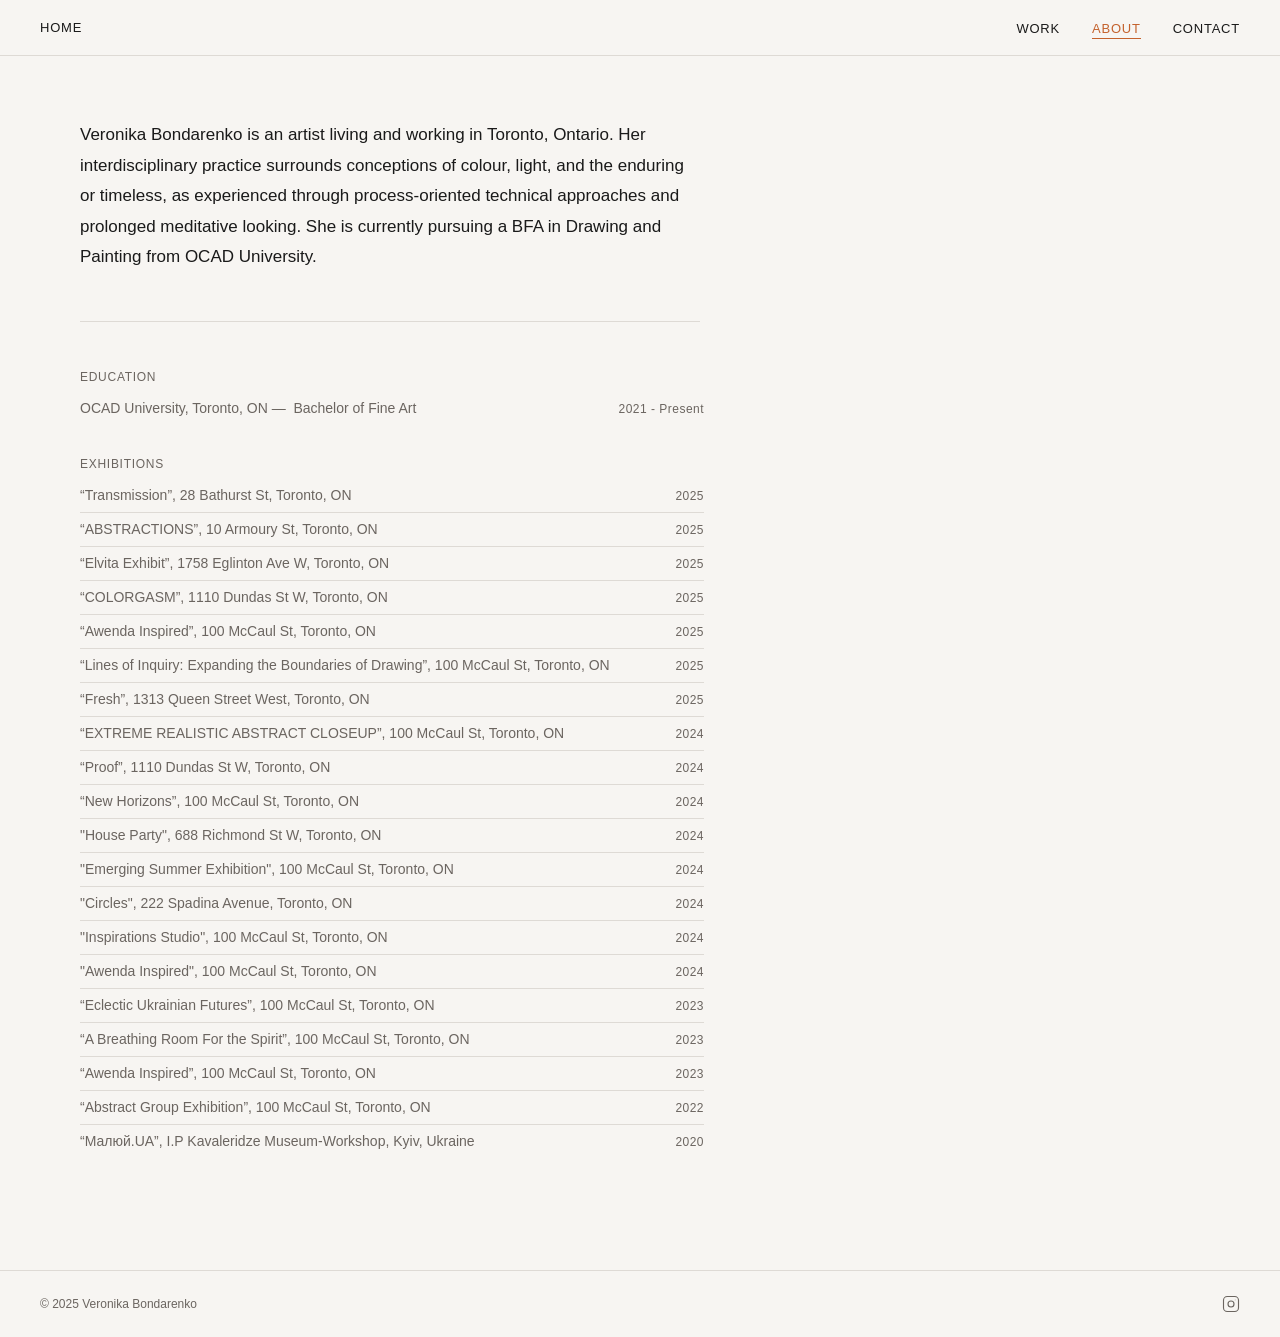
==== about.html @ a0211448 "Initial commit — Veronika Bondarenko portfolio site Co-Authored-By: Claude Sonnet 4.6 <noreply@anthr" ====
<!DOCTYPE html>
<html lang="en">
<head>
  <meta charset="UTF-8">
  <meta name="viewport" content="width=device-width, initial-scale=1.0">
  <title>About — Veronika Bondarenko</title>
  <link rel="preconnect" href="https://api.fontshare.com">
  <link href="https://api.fontshare.com/v2/css?f[]=satoshi@700,500,400&f[]=cormorant-garamond@400&display=swap" rel="stylesheet">
  <link rel="stylesheet" href="css/style.css">
</head>
<body>
  <script src="js/nav.js"></script>

  <main class="page-content">
    <div class="about-layout" id="about-layout">
      <div class="about-left">
        <p class="about-statement" id="about-statement"></p>
        <hr class="about-divider">
        <div id="about-cv"></div>
      </div>
      <div class="about-right" id="about-right" style="display:none">
        <img id="about-portrait" src="" alt="Veronika Bondarenko">
      </div>
    </div>
  </main>

  <footer class="site-footer">
    <div class="footer-inner">
      <span class="footer-copy">© 2025 Veronika Bondarenko</span>
      <div class="footer-social">
        <a href="https://instagram.com/_veronikabondarenko" target="_blank" rel="noopener" aria-label="Instagram">
          <svg viewBox="0 0 24 24" fill="none" stroke="currentColor" stroke-width="1.5" stroke-linecap="round" stroke-linejoin="round">
            <rect x="2" y="2" width="20" height="20" rx="5" ry="5"/>
            <circle cx="12" cy="12" r="4"/>
            <circle cx="17.5" cy="6.5" r="0.5" fill="currentColor" stroke="none"/>
          </svg>
        </a>
      </div>
    </div>
  </footer>

  <script>
    (async function () {
      try {
        const res = await fetch('data/about.json');
        const data = await res.json();

        const stmt = document.getElementById('about-statement');
        if (stmt) stmt.textContent = data.statement || '';

        if (data.portrait) {
          const right = document.getElementById('about-right');
          const img = document.getElementById('about-portrait');
          img.src = data.portrait;
          right.style.display = '';
        }

        const cvWrap = document.getElementById('about-cv');
        const divider = document.querySelector('.about-divider');
        if (cvWrap && data.cv && data.cv.length > 0) {
          data.cv.forEach(sec => {
            const section = document.createElement('div');
            section.className = 'about-cv-section';
            const entriesHtml = (sec.entries || []).map(e => `
              <div class="about-cv-entry">
                <span class="about-cv-entry-name">${e.name}</span>
                <span class="about-cv-entry-year">${e.year}</span>
              </div>
            `).join('');
            section.innerHTML = `
              <div class="about-cv-section-title">${sec.section}</div>
              ${entriesHtml}
            `;
            cvWrap.appendChild(section);
          });
        } else if (cvWrap && divider) {
          divider.style.display = 'none';
        }
      } catch (e) {
        // silently fail
      }
    })();
  </script>
</body>
</html>
---- css/style.css ----
/* ─── Reset & Base ─────────────────────────────────────────── */
*, *::before, *::after {
  box-sizing: border-box;
  margin: 0;
  padding: 0;
}

:root {
  --bg: #F7F5F2;
  --card-bg: #FFFFFF;
  --border: #DEDAD5;
  --text: #1A1A1A;
  --text-secondary: #6B6560;
  --accent: #C4622D;
  --accent-dark: #A8501F;
  --nav-height: 56px;
}

html {
  font-size: 16px;
  scroll-behavior: auto;
}

body {
  background: var(--bg);
  color: var(--text);
  font-family: 'Satoshi', sans-serif;
  font-weight: 400;
  -webkit-font-smoothing: antialiased;
  min-height: 100vh;
  display: flex;
  flex-direction: column;
}

a {
  color: inherit;
  text-decoration: none;
}

img {
  display: block;
  max-width: 100%;
}

/* ─── Typography helpers ───────────────────────────────────── */
.t-nav {
  font-family: 'Satoshi', sans-serif;
  font-weight: 400;
  letter-spacing: 0.06em;
  text-transform: uppercase;
  font-size: clamp(11px, 1.2vw, 13px);
}

.t-collection {
  font-family: 'Satoshi', sans-serif;
  font-weight: 500;
  font-style: italic;
  letter-spacing: 0.10em;
}

.t-body {
  font-family: 'Satoshi', sans-serif;
  font-weight: 400;
  letter-spacing: 0;
  font-size: clamp(15px, 1.5vw, 17px);
  line-height: 1.8;
}

/* ─── Navigation ───────────────────────────────────────────── */
.site-nav {
  position: fixed;
  top: 0;
  left: 0;
  right: 0;
  z-index: 100;
  height: var(--nav-height);
  background: var(--bg);
  border-bottom: 1px solid var(--border);
  display: flex;
  align-items: center;
  padding: 0 40px;
}

.nav-inner {
  display: flex;
  align-items: center;
  justify-content: space-between;
  width: 100%;
  max-width: 1400px;
  margin: 0 auto;
}

.nav-logo {
  font-family: 'Satoshi', sans-serif;
  font-weight: 400;
  font-size: clamp(11px, 1.2vw, 13px);
  letter-spacing: 0.06em;
  text-transform: uppercase;
  color: var(--text);
}

.nav-logo:hover {
  color: var(--accent);
  transition: color 200ms ease;
}

.nav-links {
  display: flex;
  align-items: center;
  gap: 32px;
  list-style: none;
}

.nav-links a {
  font-family: 'Satoshi', sans-serif;
  font-weight: 400;
  letter-spacing: 0.06em;
  text-transform: uppercase;
  font-size: clamp(11px, 1.2vw, 13px);
  color: var(--text);
  transition: color 200ms ease;
  position: relative;
}

.nav-links a:hover,
.nav-links a.active {
  color: var(--accent);
}

.nav-links a.active::after {
  content: '';
  position: absolute;
  bottom: -3px;
  left: 0;
  right: 0;
  height: 1px;
  background: var(--accent);
}

/* Work dropdown */
.nav-dropdown {
  position: relative;
}

.nav-dropdown-toggle {
  cursor: default;
}

.nav-dropdown-menu {
  position: absolute;
  top: 100%;
  right: 0;
  padding-top: 16px;
  background: var(--bg);
  border: 1px solid var(--border);
  min-width: 200px;
  opacity: 0;
  pointer-events: none;
  transition: opacity 150ms ease;
  z-index: 200;
}

.nav-dropdown:hover .nav-dropdown-menu {
  opacity: 1;
  pointer-events: auto;
}

.nav-dropdown-menu a {
  display: block;
  padding: 10px 20px;
  font-family: 'Satoshi', sans-serif;
  font-weight: 500;
  font-style: italic;
  letter-spacing: 0.06em;
  font-size: clamp(11px, 1.2vw, 13px);
  text-transform: none;
  color: var(--text);
  transition: color 200ms ease;
  border-bottom: 1px solid var(--border);
}

.nav-dropdown-menu a:last-child {
  border-bottom: none;
}

.nav-dropdown-menu a:hover {
  color: var(--accent);
}

/* Hamburger */
.nav-hamburger {
  display: none;
  flex-direction: column;
  gap: 5px;
  cursor: pointer;
  background: none;
  border: none;
  padding: 4px;
}

.nav-hamburger span {
  display: block;
  width: 22px;
  height: 1px;
  background: var(--text);
  transition: background 200ms ease;
}

/* Mobile nav overlay */
.mobile-nav {
  display: none;
  position: fixed;
  inset: 0;
  z-index: 99;
  background: var(--bg);
  flex-direction: column;
  justify-content: center;
  align-items: center;
  gap: 24px;
  opacity: 0;
  transition: opacity 150ms ease;
}

.mobile-nav.open {
  display: flex;
  opacity: 1;
}

.mobile-nav-close {
  position: absolute;
  top: 20px;
  right: 40px;
  font-family: 'Satoshi', sans-serif;
  font-size: 24px;
  background: none;
  border: none;
  cursor: pointer;
  color: var(--text);
  line-height: 1;
}

.mobile-nav a {
  font-family: 'Satoshi', sans-serif;
  font-weight: 500;
  font-style: italic;
  letter-spacing: 0.10em;
  font-size: clamp(22px, 5vw, 36px);
  color: var(--text);
  transition: color 200ms ease;
}

.mobile-nav a:hover {
  color: var(--accent);
}

.mobile-nav .mobile-nav-meta {
  margin-top: 16px;
  display: flex;
  gap: 24px;
}

.mobile-nav .mobile-nav-meta a {
  font-size: clamp(11px, 1.2vw, 13px);
  font-style: normal;
  font-weight: 400;
  letter-spacing: 0.06em;
  text-transform: uppercase;
}

/* ─── Page wrapper ─────────────────────────────────────────── */
.page-content {
  padding-top: var(--nav-height);
  flex: 1;
}

/* ─── Home page ────────────────────────────────────────────── */
.home-hero {
  display: flex;
  flex-direction: column;
  align-items: center;
  text-align: center;
  padding: 100px 40px 80px;
  position: relative;
}

.home-heading {
  font-family: 'Cormorant Garamond', serif;
  font-weight: 400;
  font-style: normal;
  letter-spacing: 0.04em;
  font-size: clamp(48px, 8vw, 110px);
  color: var(--text);
  line-height: 1.05;
}

.home-subtitle {
  margin-top: 16px;
  font-family: 'Satoshi', sans-serif;
  font-weight: 400;
  letter-spacing: 0.06em;
  text-transform: uppercase;
  font-size: clamp(11px, 1.2vw, 13px);
  color: var(--text-secondary);
}

.home-collections {
  margin-top: 64px;
  display: flex;
  flex-direction: column;
  align-items: center;
  position: relative;
  width: 100%;
}

.home-collection-list {
  list-style: none;
  text-align: center;
  position: relative;
  z-index: 2;
}

.home-collection-list li {
  line-height: 1.6;
}

.home-collection-list a {
  font-family: 'Satoshi', sans-serif;
  font-weight: 500;
  font-style: italic;
  letter-spacing: 0.10em;
  font-size: clamp(28px, 4vw, 54px);
  color: var(--text);
  transition: color 200ms ease;
  display: inline-block;
}

.home-collection-list a:hover {
  color: var(--accent);
}

/* Hover preview image */
.home-preview-image {
  position: absolute;
  left: calc(50% + 260px);
  top: 50%;
  transform: translateY(-50%);
  width: 340px;
  max-width: 340px;
  opacity: 0;
  pointer-events: none;
  transition: opacity 250ms ease;
  border: 1px solid var(--border);
  z-index: 1;
}

.home-preview-image.visible {
  opacity: 1;
}

.home-preview-image img {
  width: 100%;
  height: auto;
  display: block;
}

.home-divider {
  width: 100%;
  max-width: 1400px;
  margin: 80px auto 0;
  border: none;
  border-top: 1px solid var(--border);
}

/* ─── Footer ───────────────────────────────────────────────── */
.site-footer {
  border-top: 1px solid var(--border);
  padding: 24px 40px;
  display: flex;
  align-items: center;
  justify-content: space-between;
  max-width: 100%;
}

.footer-inner {
  display: flex;
  align-items: center;
  justify-content: space-between;
  width: 100%;
  max-width: 1400px;
  margin: 0 auto;
}

.footer-copy {
  font-family: 'Satoshi', sans-serif;
  font-weight: 400;
  font-size: 12px;
  color: var(--text-secondary);
}

.footer-social a {
  color: var(--text-secondary);
  transition: color 200ms ease;
  display: flex;
  align-items: center;
}

.footer-social a:hover {
  color: var(--accent);
}

.footer-social svg {
  width: 18px;
  height: 18px;
}

/* ─── Collection page ──────────────────────────────────────── */
.collection-header {
  padding: 64px 40px 40px;
  max-width: 1400px;
  margin: 0 auto;
}

.collection-title {
  font-family: 'Satoshi', sans-serif;
  font-weight: 500;
  font-style: italic;
  letter-spacing: 0.10em;
  font-size: clamp(36px, 6vw, 76px);
  color: var(--text);
}

.collection-description {
  margin-top: 20px;
  font-family: 'Satoshi', sans-serif;
  font-weight: 400;
  font-size: clamp(15px, 1.5vw, 17px);
  line-height: 1.8;
  color: var(--text-secondary);
  max-width: 560px;
}

.collection-grid {
  padding: 0 40px 80px;
  max-width: 1400px;
  margin: 0 auto;
  display: grid;
  grid-template-columns: repeat(3, 1fr);
  gap: 24px;
}

.painting-card {
  background: var(--card-bg);
  border: 1px solid var(--border);
  cursor: pointer;
  transition: border-color 250ms ease;
  overflow: hidden;
}

.painting-card:hover {
  border-color: #6B6560;
}

.painting-card-image {
  width: 100%;
  aspect-ratio: 4 / 3;
  overflow: hidden;
}

.painting-card-image img {
  width: 100%;
  height: 100%;
  object-fit: cover;
  transition: transform 250ms ease;
  display: block;
}

.painting-card:hover .painting-card-image img {
  transform: scale(1.02);
}

.painting-card-info {
  padding: 16px;
}

.painting-card-title {
  font-family: 'Satoshi', sans-serif;
  font-weight: 500;
  font-size: 14px;
  color: var(--text);
  margin-bottom: 4px;
}

.painting-card-meta {
  font-family: 'Satoshi', sans-serif;
  font-weight: 400;
  font-size: 12px;
  color: var(--text-secondary);
  letter-spacing: 0.06em;
  text-transform: uppercase;
}

/* ─── Lightbox ─────────────────────────────────────────────── */
.lightbox {
  position: fixed;
  inset: 0;
  z-index: 1000;
  background: rgba(12, 12, 12, 0.96);
  display: flex;
  flex-direction: column;
  align-items: center;
  justify-content: center;
  opacity: 0;
  pointer-events: none;
  transition: opacity 200ms ease;
}

.lightbox.open {
  opacity: 1;
  pointer-events: auto;
}

.lightbox-close {
  position: absolute;
  top: 20px;
  right: 28px;
  font-family: 'Satoshi', sans-serif;
  font-size: 44px;
  color: #E8E2D9;
  background: transparent;
  border: none;
  cursor: pointer;
  line-height: 1;
  padding: 8px 12px;
  transition: background 200ms ease, color 200ms ease;
}

.lightbox-close:hover {
  background: rgba(255, 255, 255, 0.1);
  color: #ffffff;
}

.lightbox-image-wrap {
  max-width: 90vw;
  max-height: 75vh;
  display: flex;
  align-items: center;
  justify-content: center;
}

.lightbox-image-wrap img {
  max-width: 90vw;
  max-height: 75vh;
  object-fit: contain;
  display: block;
  cursor: zoom-in;
  transition: transform 250ms ease;
}

.lightbox-caption {
  margin-top: 20px;
  text-align: center;
}

.lightbox-caption-title {
  font-family: 'Satoshi', sans-serif;
  font-weight: 500;
  font-style: italic;
  color: #E8E2D9;
  font-size: 18px;
  letter-spacing: 0.04em;
}

.lightbox-caption-meta {
  margin-top: 6px;
  font-family: 'Satoshi', sans-serif;
  font-weight: 400;
  font-size: 12px;
  letter-spacing: 0.06em;
  text-transform: uppercase;
  color: #9A9490;
}

.lightbox-prev,
.lightbox-next {
  position: absolute;
  top: 50%;
  transform: translateY(-50%);
  background: transparent;
  border: none;
  cursor: pointer;
  color: #E8E2D9;
  padding: 24px 20px;
  opacity: 0.7;
  transition: opacity 200ms ease, background 200ms ease;
}

.lightbox-prev:hover,
.lightbox-next:hover {
  opacity: 1;
  background: rgba(255, 255, 255, 0.1);
}

.lightbox-prev {
  left: 16px;
}

.lightbox-next {
  right: 16px;
}

.lightbox-prev svg,
.lightbox-next svg {
  width: 48px;
  height: 48px;
}

/* ─── About page ───────────────────────────────────────────── */
.about-layout {
  padding: 64px 40px 80px;
  max-width: 1200px;
  margin: 0 auto;
  display: grid;
  grid-template-columns: 60fr 40fr;
  gap: 80px;
  align-items: start;
}

.about-left {}

.about-statement {
  font-family: 'Satoshi', sans-serif;
  font-weight: 400;
  font-size: clamp(15px, 1.5vw, 17px);
  line-height: 1.8;
  max-width: 620px;
  color: var(--text);
}

.about-divider {
  border: none;
  border-top: 1px solid var(--border);
  margin: 48px 0;
  max-width: 620px;
}

.about-cv-heading {
  font-family: 'Satoshi', sans-serif;
  font-weight: 400;
  letter-spacing: 0.06em;
  text-transform: uppercase;
  font-size: 12px;
  color: var(--text-secondary);
  margin-bottom: 16px;
}

.about-cv-section {
  margin-bottom: 32px;
}

.about-cv-section-title {
  font-family: 'Satoshi', sans-serif;
  font-weight: 400;
  letter-spacing: 0.06em;
  text-transform: uppercase;
  font-size: 12px;
  color: var(--text-secondary);
  margin-bottom: 8px;
}

.about-cv-entry {
  display: flex;
  justify-content: space-between;
  align-items: baseline;
  gap: 16px;
  padding: 6px 0;
  border-bottom: 1px solid var(--border);
}

.about-cv-entry:last-child {
  border-bottom: none;
}

.about-cv-entry-name {
  font-family: 'Satoshi', sans-serif;
  font-weight: 400;
  font-size: 14px;
  color: var(--text-secondary);
  line-height: 1.5;
}

.about-cv-entry-year {
  font-family: 'Satoshi', sans-serif;
  font-weight: 400;
  font-size: 12px;
  color: var(--text-secondary);
  letter-spacing: 0.04em;
  white-space: nowrap;
  flex-shrink: 0;
}

.about-right img {
  width: 100%;
  height: auto;
  display: block;
}

/* ─── Contact page ─────────────────────────────────────────── */
.contact-wrap {
  padding: 80px 40px 80px;
  max-width: 600px;
  margin: 0 auto;
}

.contact-heading {
  font-family: 'Satoshi', sans-serif;
  font-weight: 500;
  font-style: italic;
  letter-spacing: 0.10em;
  font-size: clamp(28px, 4vw, 48px);
  color: var(--text);
  margin-bottom: 48px;
}

.contact-form {
  display: flex;
  flex-direction: column;
  gap: 20px;
  max-width: 520px;
}

.form-group {
  display: flex;
  flex-direction: column;
  gap: 6px;
}

.form-label {
  font-family: 'Satoshi', sans-serif;
  font-weight: 400;
  letter-spacing: 0.06em;
  text-transform: uppercase;
  font-size: clamp(11px, 1.2vw, 13px);
  color: var(--text-secondary);
}

.form-input,
.form-textarea {
  font-family: 'Satoshi', sans-serif;
  font-weight: 400;
  font-size: 15px;
  color: var(--text);
  background: var(--card-bg);
  border: 1px solid var(--border);
  border-radius: 0;
  padding: 12px 16px;
  width: 100%;
  outline: none;
  transition: border-color 200ms ease;
  -webkit-appearance: none;
  appearance: none;
}

.form-input:focus,
.form-textarea:focus {
  border-color: var(--accent);
}

.form-textarea {
  min-height: 140px;
  resize: vertical;
}

.form-submit {
  align-self: flex-start;
  background: var(--accent);
  color: #FFFFFF;
  border: none;
  cursor: pointer;
  font-family: 'Satoshi', sans-serif;
  font-weight: 400;
  letter-spacing: 0.06em;
  text-transform: uppercase;
  font-size: 13px;
  padding: 14px 36px;
  border-radius: 0;
  transition: background 200ms ease;
  -webkit-appearance: none;
  appearance: none;
}

.form-submit:hover {
  background: var(--accent-dark);
}

/* ─── Responsive ───────────────────────────────────────────── */
@media (max-width: 1100px) {
  .home-preview-image {
    display: none;
  }

  .collection-grid {
    grid-template-columns: repeat(2, 1fr);
  }
}

@media (max-width: 768px) {
  .site-nav {
    padding: 0 24px;
  }

  .nav-links {
    display: none;
  }

  .nav-hamburger {
    display: flex;
  }

  .mobile-nav {
    display: none;
  }

  .mobile-nav.open {
    display: flex;
  }

  .home-hero {
    padding: 64px 24px 60px;
  }

  .home-collections {
    margin-top: 48px;
  }

  .home-divider {
    margin-top: 60px;
  }

  .collection-header {
    padding: 48px 24px 32px;
  }

  .collection-grid {
    padding: 0 24px 60px;
    grid-template-columns: 1fr;
  }

  .about-layout {
    grid-template-columns: 1fr;
    gap: 40px;
    padding: 48px 24px 60px;
  }

  .about-right {
    order: -1;
  }

  .contact-wrap {
    padding: 60px 24px 60px;
  }

  .site-footer {
    padding: 24px;
  }
}

@media (max-width: 480px) {
  .home-hero {
    padding: 48px 20px 48px;
  }

  .collection-grid {
    padding: 0 20px 48px;
    gap: 16px;
  }

  .lightbox-prev { left: 4px; }
  .lightbox-next { right: 4px; }
}
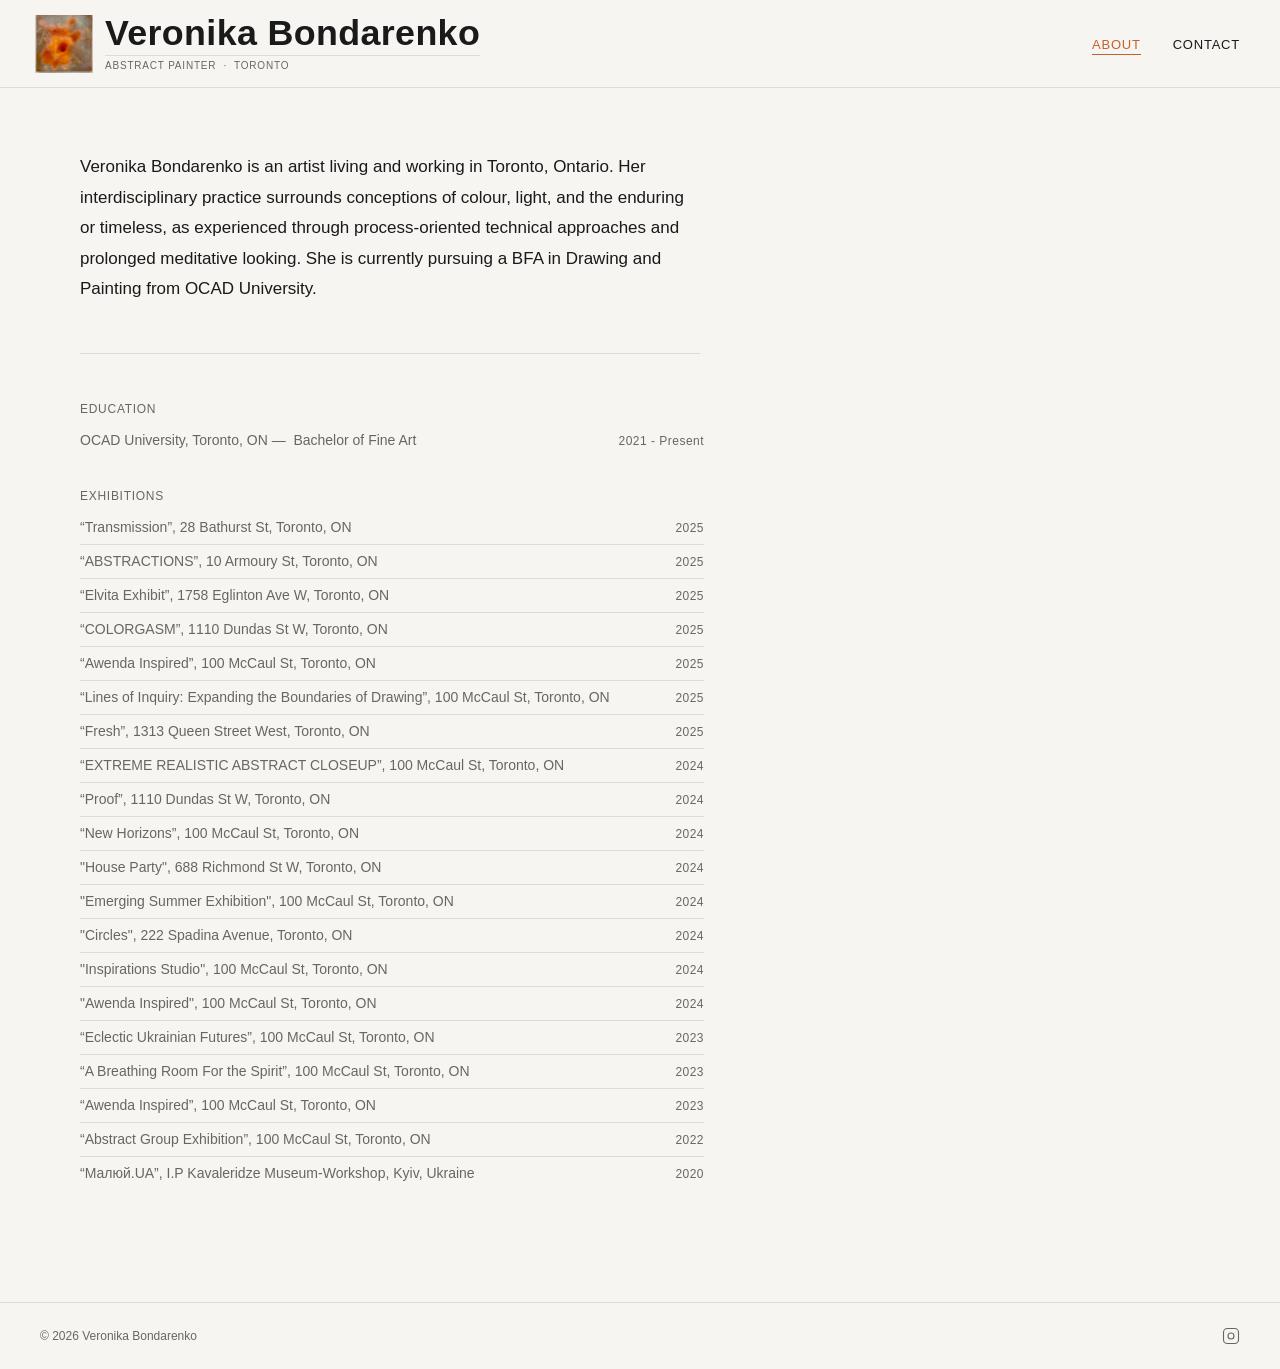
==== commit 04ee5ec3: "Redesign: two-column layout, sidebar navigation, new nav identity" ====
--- a/about.html
+++ b/about.html
@@ -5,7 +5,7 @@
   <meta name="viewport" content="width=device-width, initial-scale=1.0">
   <title>About — Veronika Bondarenko</title>
   <link rel="preconnect" href="https://api.fontshare.com">
-  <link href="https://api.fontshare.com/v2/css?f[]=satoshi@700,500,400&f[]=cormorant-garamond@400&display=swap" rel="stylesheet">
+  <link href="https://api.fontshare.com/v2/css?f[]=satoshi@700,500,400&f[]=cormorant-garamond@700,700i,400&display=swap" rel="stylesheet">
   <link rel="stylesheet" href="css/style.css">
 </head>
 <body>
@@ -26,7 +26,7 @@
 
   <footer class="site-footer">
     <div class="footer-inner">
-      <span class="footer-copy">© 2025 Veronika Bondarenko</span>
+      <span class="footer-copy">© 2026 Veronika Bondarenko</span>
       <div class="footer-social">
         <a href="https://instagram.com/_veronikabondarenko" target="_blank" rel="noopener" aria-label="Instagram">
           <svg viewBox="0 0 24 24" fill="none" stroke="currentColor" stroke-width="1.5" stroke-linecap="round" stroke-linejoin="round">
--- a/css/style.css
+++ b/css/style.css
@@ -13,7 +13,7 @@
   --text-secondary: #6B6560;
   --accent: #C4622D;
   --accent-dark: #A8501F;
-  --nav-height: 56px;
+  --nav-height: 88px;
 }
 
 html {
@@ -78,7 +78,7 @@
   border-bottom: 1px solid var(--border);
   display: flex;
   align-items: center;
-  padding: 0 40px;
+  padding: 0 40px 0 20px;
 }
 
 .nav-inner {
@@ -90,18 +90,62 @@
   margin: 0 auto;
 }
 
-.nav-logo {
-  font-family: 'Satoshi', sans-serif;
-  font-weight: 400;
-  font-size: clamp(11px, 1.2vw, 13px);
-  letter-spacing: 0.06em;
+.nav-identity {
+  display: flex;
+  align-items: center;
+  gap: 12px;
+  text-decoration: none;
+  margin-left: 15px;
+}
+
+.nav-art {
+  width: 58px;
+  height: 58px;
+  object-fit: cover;
+  display: block;
+  flex-shrink: 0;
+}
+
+.nav-identity-text {
+  display: flex;
+  flex-direction: column;
+}
+
+.nav-name {
+  font-family: 'Satoshi', sans-serif;
+  font-weight: 700;
+  font-size: clamp(24px, 2.8vw, 36px);
+  letter-spacing: 0.01em;
+  line-height: 1;
+  white-space: nowrap;
+  color: var(--text);
+  transition: color 200ms ease;
+}
+
+.nav-identity-rule {
+  border: none;
+  border-top: 1px solid var(--border);
+  margin: 4px 0;
+  transition: border-color 200ms ease;
+}
+
+.nav-tagline {
+  font-family: 'Satoshi', sans-serif;
+  font-weight: 400;
+  font-size: 10px;
+  letter-spacing: 0.08em;
   text-transform: uppercase;
-  color: var(--text);
-}
-
-.nav-logo:hover {
+  color: var(--text-secondary);
+  transition: color 200ms ease;
+}
+
+.nav-identity:hover .nav-name span,
+.nav-identity:hover .nav-tagline {
   color: var(--accent);
-  transition: color 200ms ease;
+}
+
+.nav-identity:hover .nav-identity-rule {
+  border-color: var(--accent);
 }
 
 .nav-links {
@@ -137,56 +181,6 @@
   background: var(--accent);
 }
 
-/* Work dropdown */
-.nav-dropdown {
-  position: relative;
-}
-
-.nav-dropdown-toggle {
-  cursor: default;
-}
-
-.nav-dropdown-menu {
-  position: absolute;
-  top: 100%;
-  right: 0;
-  padding-top: 16px;
-  background: var(--bg);
-  border: 1px solid var(--border);
-  min-width: 200px;
-  opacity: 0;
-  pointer-events: none;
-  transition: opacity 150ms ease;
-  z-index: 200;
-}
-
-.nav-dropdown:hover .nav-dropdown-menu {
-  opacity: 1;
-  pointer-events: auto;
-}
-
-.nav-dropdown-menu a {
-  display: block;
-  padding: 10px 20px;
-  font-family: 'Satoshi', sans-serif;
-  font-weight: 500;
-  font-style: italic;
-  letter-spacing: 0.06em;
-  font-size: clamp(11px, 1.2vw, 13px);
-  text-transform: none;
-  color: var(--text);
-  transition: color 200ms ease;
-  border-bottom: 1px solid var(--border);
-}
-
-.nav-dropdown-menu a:last-child {
-  border-bottom: none;
-}
-
-.nav-dropdown-menu a:hover {
-  color: var(--accent);
-}
-
 /* Hamburger */
 .nav-hamburger {
   display: none;
@@ -241,9 +235,10 @@
 
 .mobile-nav a {
   font-family: 'Satoshi', sans-serif;
-  font-weight: 500;
-  font-style: italic;
-  letter-spacing: 0.10em;
+  font-weight: 400;
+  font-style: normal;
+  letter-spacing: 0.06em;
+  text-transform: uppercase;
   font-size: clamp(22px, 5vw, 36px);
   color: var(--text);
   transition: color 200ms ease;
@@ -251,20 +246,6 @@
 
 .mobile-nav a:hover {
   color: var(--accent);
-}
-
-.mobile-nav .mobile-nav-meta {
-  margin-top: 16px;
-  display: flex;
-  gap: 24px;
-}
-
-.mobile-nav .mobile-nav-meta a {
-  font-size: clamp(11px, 1.2vw, 13px);
-  font-style: normal;
-  font-weight: 400;
-  letter-spacing: 0.06em;
-  text-transform: uppercase;
 }
 
 /* ─── Page wrapper ─────────────────────────────────────────── */
@@ -275,36 +256,69 @@
 
 /* ─── Home page ────────────────────────────────────────────── */
 .home-hero {
+  padding: 60px 40px 80px;
+}
+
+.home-columns {
+  display: flex;
+  align-items: flex-start;
+  gap: 80px;
+  max-width: 1400px;
+  margin: 0 auto;
+}
+
+.home-left {
+  width: 280px;
+  flex-shrink: 0;
+}
+
+.home-portrait {
+  width: 100%;
+  height: auto;
+  display: block;
+  margin-bottom: 24px;
+}
+
+.home-statement {
+  font-family: 'Satoshi', sans-serif;
+  font-weight: 400;
+  font-size: 14px;
+  line-height: 1.8;
+  color: var(--text-secondary);
+}
+
+.home-right {
+  flex: 1;
   display: flex;
   flex-direction: column;
   align-items: center;
   text-align: center;
-  padding: 100px 40px 80px;
   position: relative;
+}
+
+.heading-bg {
+  width: calc(100% + 40px);
+  margin-right: -40px;
+  padding: 24px 0 24px 0;
+  background-image:
+    linear-gradient(rgba(247, 245, 242, 0.55), rgba(247, 245, 242, 0.55)),
+    url("../Picture/horbar.png");
+  background-size: cover;
+  background-position: center;
 }
 
 .home-heading {
   font-family: 'Cormorant Garamond', serif;
-  font-weight: 400;
-  font-style: normal;
-  letter-spacing: 0.04em;
-  font-size: clamp(48px, 8vw, 110px);
-  color: var(--text);
-  line-height: 1.05;
-}
-
-.home-subtitle {
-  margin-top: 16px;
-  font-family: 'Satoshi', sans-serif;
-  font-weight: 400;
-  letter-spacing: 0.06em;
-  text-transform: uppercase;
-  font-size: clamp(11px, 1.2vw, 13px);
-  color: var(--text-secondary);
+  font-weight: 700;
+  font-style: italic;
+  letter-spacing: 0.02em;
+  font-size: clamp(48px, 7vw, 100px);
+  color: #1B2F6E;
+  line-height: 0.95;
 }
 
 .home-collections {
-  margin-top: 64px;
+  margin-top: 40px;
   display: flex;
   flex-direction: column;
   align-items: center;
@@ -316,7 +330,7 @@
   list-style: none;
   text-align: center;
   position: relative;
-  z-index: 2;
+  z-index: 600;
 }
 
 .home-collection-list li {
@@ -329,28 +343,27 @@
   font-style: italic;
   letter-spacing: 0.10em;
   font-size: clamp(28px, 4vw, 54px);
-  color: var(--text);
+  color: var(--accent);
   transition: color 200ms ease;
   display: inline-block;
+  text-shadow: 0 0 20px var(--bg), 0 0 40px var(--bg);
 }
 
 .home-collection-list a:hover {
-  color: var(--accent);
+  color: #2B4BAA;
 }
 
 /* Hover preview image */
 .home-preview-image {
-  position: absolute;
-  left: calc(50% + 260px);
-  top: 50%;
-  transform: translateY(-50%);
-  width: 340px;
-  max-width: 340px;
+  position: fixed;
+  top: 0;
+  left: 0;
+  width: 300px;
   opacity: 0;
   pointer-events: none;
-  transition: opacity 250ms ease;
+  transition: opacity 200ms ease;
   border: 1px solid var(--border);
-  z-index: 1;
+  z-index: 500;
 }
 
 .home-preview-image.visible {
@@ -366,7 +379,7 @@
 .home-divider {
   width: 100%;
   max-width: 1400px;
-  margin: 80px auto 0;
+  margin: 60px auto 0;
   border: none;
   border-top: 1px solid var(--border);
 }
@@ -414,38 +427,79 @@
 }
 
 /* ─── Collection page ──────────────────────────────────────── */
-.collection-header {
-  padding: 64px 40px 40px;
-  max-width: 1400px;
-  margin: 0 auto;
+.collection-layout {
+  display: flex;
+  align-items: flex-start;
+}
+
+.collection-sidebar {
+  width: 220px;
+  flex-shrink: 0;
+  padding: 48px 28px 80px 40px;
+  position: sticky;
+  top: var(--nav-height);
+  height: calc(100vh - var(--nav-height));
+  overflow-y: auto;
+  border-right: 1px solid var(--border);
 }
 
 .collection-title {
+  font-family: 'Satoshi', sans-serif;
+  font-weight: 700;
+  font-style: italic;
+  letter-spacing: 0.08em;
+  font-size: clamp(28px, 3.5vw, 52px);
+  color: var(--accent);
+  line-height: 1.1;
+  margin-bottom: 12px;
+}
+
+.collection-description {
+  font-family: 'Satoshi', sans-serif;
+  font-weight: 400;
+  font-size: 14px;
+  line-height: 1.8;
+  color: var(--text-secondary);
+  margin-bottom: 32px;
+  max-width: 480px;
+}
+
+.sidebar-nav {
+  display: flex;
+  flex-direction: column;
+  gap: 2px;
+}
+
+.sidebar-link {
   font-family: 'Satoshi', sans-serif;
   font-weight: 500;
   font-style: italic;
-  letter-spacing: 0.10em;
-  font-size: clamp(36px, 6vw, 76px);
-  color: var(--text);
-}
-
-.collection-description {
-  margin-top: 20px;
-  font-family: 'Satoshi', sans-serif;
-  font-weight: 400;
-  font-size: clamp(15px, 1.5vw, 17px);
-  line-height: 1.8;
-  color: var(--text-secondary);
-  max-width: 560px;
+  letter-spacing: 0.08em;
+  font-size: clamp(15px, 1.6vw, 19px);
+  color: var(--text-secondary);
+  transition: color 200ms ease;
+  text-decoration: none;
+  line-height: 1.7;
+}
+
+.sidebar-link:hover {
+  color: var(--accent);
+}
+
+.sidebar-link.active {
+  color: var(--accent);
+  font-weight: 700;
+}
+
+.collection-main {
+  flex: 1;
+  padding: 48px 40px 80px;
 }
 
 .collection-grid {
-  padding: 0 40px 80px;
-  max-width: 1400px;
-  margin: 0 auto;
   display: grid;
   grid-template-columns: repeat(3, 1fr);
-  gap: 24px;
+  gap: 20px;
 }
 
 .painting-card {
@@ -705,10 +759,23 @@
 }
 
 /* ─── Contact page ─────────────────────────────────────────── */
-.contact-wrap {
+.contact-layout {
+  display: flex;
+  align-items: flex-start;
+  gap: 80px;
+  max-width: 1400px;
+  margin: 0 auto;
   padding: 80px 40px 80px;
-  max-width: 600px;
-  margin: 0 auto;
+}
+
+.contact-left {
+  width: 280px;
+  flex-shrink: 0;
+}
+
+.contact-right {
+  flex: 1;
+  max-width: 520px;
 }
 
 .contact-heading {
@@ -719,6 +786,39 @@
   font-size: clamp(28px, 4vw, 48px);
   color: var(--text);
   margin-bottom: 48px;
+}
+
+.contact-info {
+  display: flex;
+  flex-direction: column;
+  gap: 32px;
+}
+
+.contact-info-block {
+  display: flex;
+  flex-direction: column;
+  gap: 6px;
+}
+
+.contact-info-label {
+  font-family: 'Satoshi', sans-serif;
+  font-weight: 700;
+  font-size: 11px;
+  letter-spacing: 0.08em;
+  text-transform: uppercase;
+  color: var(--text);
+}
+
+.contact-info-item {
+  font-family: 'Satoshi', sans-serif;
+  font-weight: 400;
+  font-size: 15px;
+  color: var(--text-secondary);
+  transition: color 200ms ease;
+}
+
+.contact-info-item:hover {
+  color: var(--accent);
 }
 
 .contact-form {
@@ -797,10 +897,6 @@
   .home-preview-image {
     display: none;
   }
-
-  .collection-grid {
-    grid-template-columns: repeat(2, 1fr);
-  }
 }
 
 @media (max-width: 768px) {
@@ -825,23 +921,44 @@
   }
 
   .home-hero {
-    padding: 64px 24px 60px;
+    padding: 40px 24px 60px;
+  }
+
+  .home-columns {
+    flex-direction: column;
+    gap: 48px;
+  }
+
+  .home-left {
+    width: 100%;
   }
 
   .home-collections {
+    margin-top: 32px;
+  }
+
+  .home-divider {
     margin-top: 48px;
   }
 
-  .home-divider {
-    margin-top: 60px;
-  }
-
-  .collection-header {
-    padding: 48px 24px 32px;
+  .collection-layout {
+    flex-direction: column;
+  }
+
+  .collection-sidebar {
+    position: static;
+    width: 100%;
+    height: auto;
+    padding: 32px 24px 24px;
+    border-right: none;
+    border-bottom: 1px solid var(--border);
+  }
+
+  .collection-main {
+    padding: 24px 24px 60px;
   }
 
   .collection-grid {
-    padding: 0 24px 60px;
     grid-template-columns: 1fr;
   }
 
@@ -855,8 +972,14 @@
     order: -1;
   }
 
-  .contact-wrap {
-    padding: 60px 24px 60px;
+  .contact-layout {
+    flex-direction: column;
+    gap: 40px;
+    padding: 48px 24px 60px;
+  }
+
+  .contact-left {
+    width: 100%;
   }
 
   .site-footer {
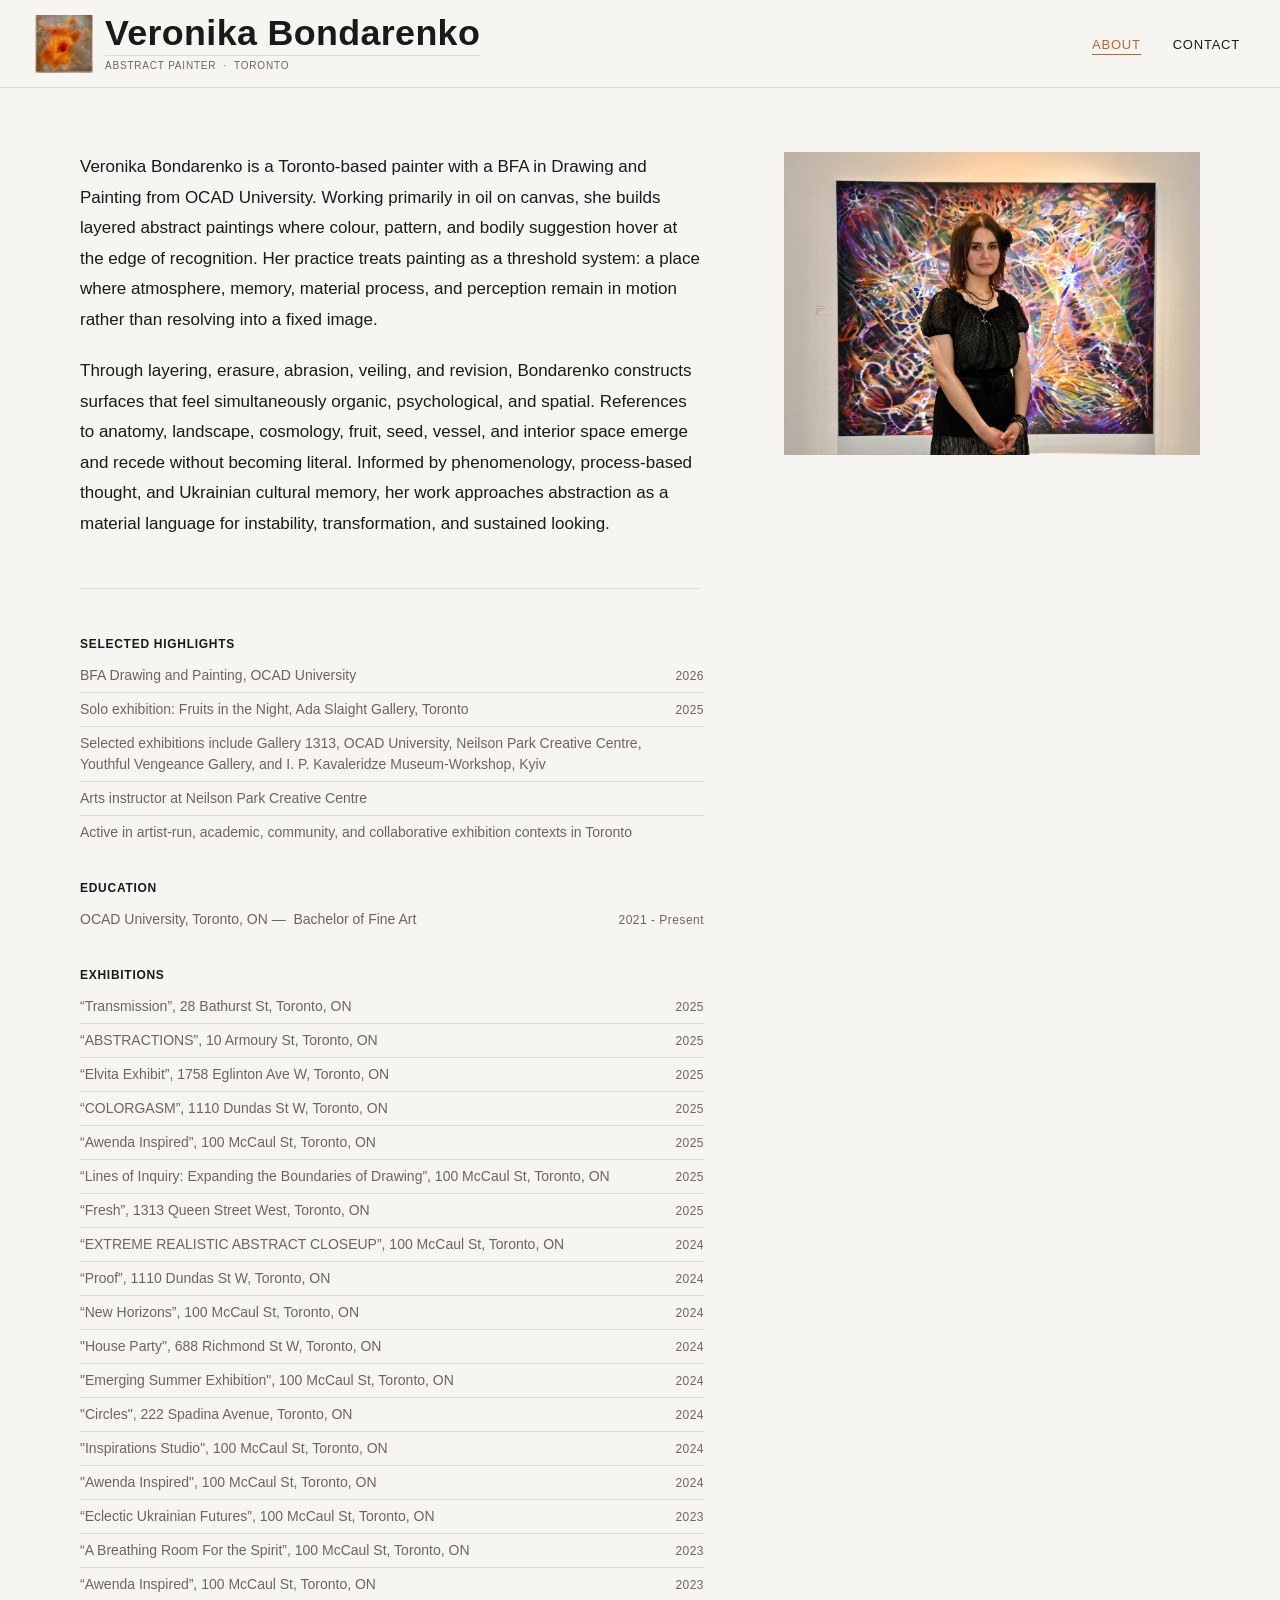
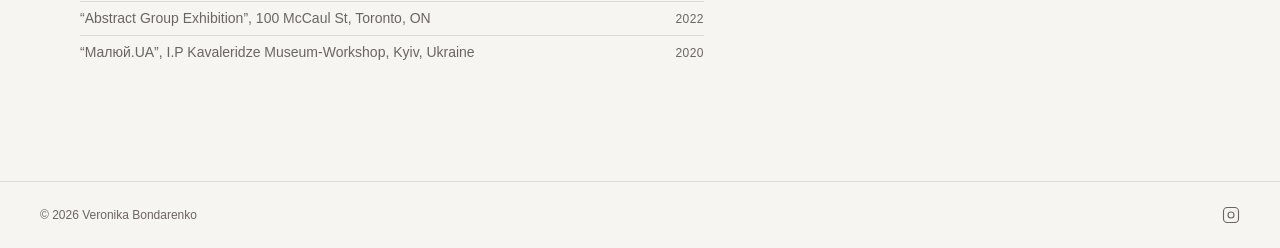
==== commit b9101fa3: "Content update: new statements, about page bio, highlights, portrait photo - Home page: replace stat" ====
--- a/about.html
+++ b/about.html
@@ -14,12 +14,13 @@
   <main class="page-content">
     <div class="about-layout" id="about-layout">
       <div class="about-left">
-        <p class="about-statement" id="about-statement"></p>
+        <div class="about-statement" id="about-statement"></div>
         <hr class="about-divider">
         <div id="about-cv"></div>
       </div>
-      <div class="about-right" id="about-right" style="display:none">
-        <img id="about-portrait" src="" alt="Veronika Bondarenko">
+      <div class="about-right" id="about-right">
+        <img id="about-portrait" src="" alt="Veronika Bondarenko" style="display:none">
+
       </div>
     </div>
   </main>
@@ -46,13 +47,15 @@
         const data = await res.json();
 
         const stmt = document.getElementById('about-statement');
-        if (stmt) stmt.textContent = data.statement || '';
+        if (stmt && data.statement) {
+          const paragraphs = Array.isArray(data.statement) ? data.statement : [data.statement];
+          stmt.innerHTML = paragraphs.filter(Boolean).map(p => `<p>${p}</p>`).join('');
+        }
 
         if (data.portrait) {
-          const right = document.getElementById('about-right');
           const img = document.getElementById('about-portrait');
           img.src = data.portrait;
-          right.style.display = '';
+          img.style.display = '';
         }
 
         const cvWrap = document.getElementById('about-cv');
--- a/css/style.css
+++ b/css/style.css
@@ -285,6 +285,15 @@
   font-size: 14px;
   line-height: 1.8;
   color: var(--text-secondary);
+  text-align: justify;
+}
+
+.home-statement p {
+  margin: 0 0 1.2em;
+}
+
+.home-statement p:last-child {
+  margin-bottom: 0;
 }
 
 .home-right {
@@ -690,6 +699,14 @@
   color: var(--text);
 }
 
+.about-statement p {
+  margin: 0 0 1.2em;
+}
+
+.about-statement p:last-child {
+  margin-bottom: 0;
+}
+
 .about-divider {
   border: none;
   border-top: 1px solid var(--border);
@@ -713,11 +730,11 @@
 
 .about-cv-section-title {
   font-family: 'Satoshi', sans-serif;
-  font-weight: 400;
+  font-weight: 700;
   letter-spacing: 0.06em;
   text-transform: uppercase;
   font-size: 12px;
-  color: var(--text-secondary);
+  color: var(--text);
   margin-bottom: 8px;
 }
 
@@ -752,10 +769,32 @@
   flex-shrink: 0;
 }
 
+.about-right {
+  display: flex;
+  flex-direction: column;
+  gap: 32px;
+}
+
 .about-right img {
   width: 100%;
   height: auto;
   display: block;
+}
+
+.about-abstract {
+  font-family: 'Satoshi', sans-serif;
+  font-weight: 400;
+  font-size: clamp(13px, 1.3vw, 15px);
+  line-height: 1.8;
+  color: var(--text-secondary);
+}
+
+.about-abstract p {
+  margin: 0 0 1.2em;
+}
+
+.about-abstract p:last-child {
+  margin-bottom: 0;
 }
 
 /* ─── Contact page ─────────────────────────────────────────── */
